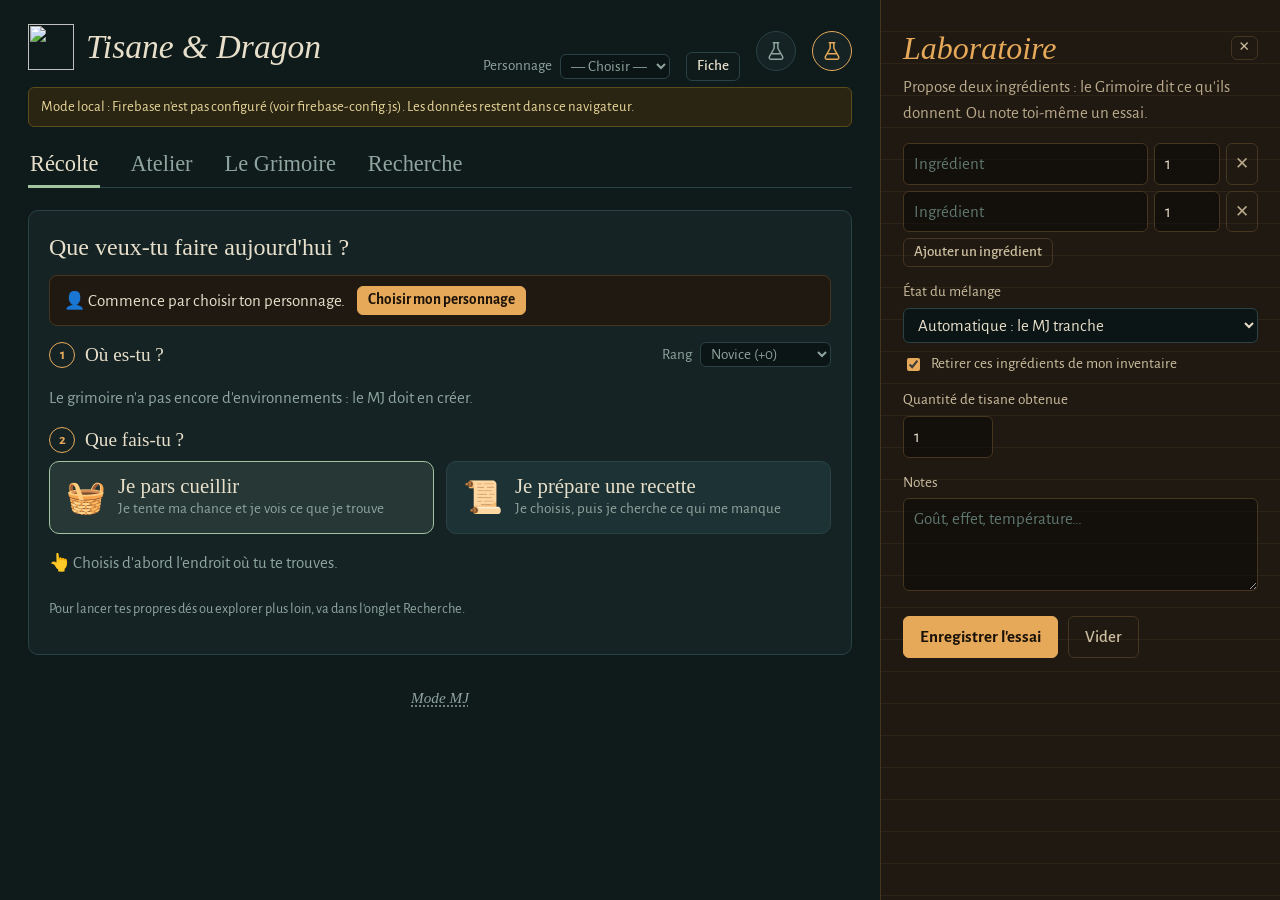
==== index.html @ 332b4e9d "index" ====
<!DOCTYPE html>
<html lang="fr">
<head>
<meta charset="utf-8">
<meta name="viewport" content="width=device-width, initial-scale=1">
<meta name="color-scheme" content="dark">
<title>Tisane &amp; Dragon</title>
<link rel="icon" type="image/png" href="T%26D_LOGO.png">
<link rel="apple-touch-icon" href="T%26D_LOGO.png">
<link rel="preconnect" href="https://fonts.googleapis.com">
<link rel="preconnect" href="https://fonts.gstatic.com" crossorigin>
<link href="https://fonts.googleapis.com/css2?family=Alegreya+Sans:wght@400;500;700&family=IM+Fell+English:ital@0;1&display=swap" rel="stylesheet">
<link rel="stylesheet" href="style.css">
</head>
<body>
<div class="shell">

  <main class="main">
    <header class="top">
      <h1 style="display:flex;align-items:center;gap:12px"><img class="logo" src="T%26D_LOGO.png" alt="" width="46" height="46">Tisane &amp; Dragon</h1>
      <label class="who">Personnage <select id="player" aria-label="Personnage"></select></label>
      <button type="button" id="fiche-btn" class="btn ghost small" title="Fiche de personnage">Fiche</button>
      <a class="swap" href="alchimie.html" title="Aller à l'alchimie" aria-label="Aller à Alchimie &amp; Dragon">
        <svg viewBox="0 0 24 24" width="22" height="22" fill="none" stroke="currentColor" stroke-width="1.6" stroke-linecap="round" stroke-linejoin="round" aria-hidden="true"><path d="M9 3h6M10 3v6l-5.2 9.1A2 2 0 0 0 6.5 21h11a2 2 0 0 0 1.7-2.9L14 9V3"/><path d="M7.5 15h9"/></svg></a>
      <button type="button" id="lab-toggle" class="swap" title="Masquer / afficher le laboratoire" aria-label="Masquer ou afficher le laboratoire" aria-pressed="true"><svg viewBox="0 0 24 24" width="22" height="22" fill="none" stroke="currentColor" stroke-width="1.6" stroke-linecap="round" stroke-linejoin="round" aria-hidden="true"><path d="M9 3h6M10 3v6l-5.2 9.1A2 2 0 0 0 6.5 21h11a2 2 0 0 0 1.7-2.9L14 9V3"/><path d="M7.5 15h9"/></svg></button>
    </header>
    <div id="banner" class="banner hidden"></div>

    <nav class="tabs" role="tablist">
      <button id="tab-accueil" role="tab" class="active">Récolte</button>
      <button id="tab-recette" role="tab">Atelier</button>
      <button id="tab-grimoire" role="tab">Le Grimoire</button>
      <button id="tab-recherche" role="tab">Recherche</button>
      <button id="tab-mj" role="tab" class="hidden">MJ</button>
    </nav>

    <!-- ONGLET ACCUEIL : parcours express pour les débutants -->
    <section id="view-accueil"><div class="panel"><div id="qk-root"></div></div></section>

    <!-- ONGLET RECETTE -->
    <section id="view-recette" class="hidden">
      <div class="panel">
        <svg id="socio" viewBox="0 0 800 380" preserveAspectRatio="xMidYMid meet" role="img" aria-label="Relations entre les ingrédients"></svg>
        <div class="legend">
          <span><span class="hubkey"></span>Concoction</span>
          <span><span class="key ok"></span>Recette finie</span>
          <span><span class="key unknown"></span>Effets à découvrir</span>
          <span><span class="key untested"></span>À tester</span>
          <span><span class="key ko"></span>Raté</span>
          <span>Clique sur un ingrédient pour filtrer, sur un rond pour voir la concoction.</span>
        </div>
        <div id="cat-legend"></div>
        <div id="socio-filter" class="row hidden" style="margin-top:8px"><span id="socio-filter-label" class="muted"></span><button id="socio-filter-clear" class="btn ghost small" type="button">Retirer le filtre</button></div>
      </div>
      <div class="duo">
      <div>
      <div class="panel">
        <h2>Recettes favorites</h2>
        <p class="muted" style="margin:-6px 0 10px">Tes recettes de tous les jours. Clique sur l'étoile ☆ d'une recette du Grimoire pour la mettre ici, puis sur la recette pour la refaire au laboratoire.</p>
        <div id="recipes-known" class="recipes"></div>
      </div>
      <div class="panel">
        <h2>Tisanes de <span id="tis-owner"></span></h2>
        <div id="tisanes"></div>
      </div>
      <div class="panel">
        <h2>Tisanes des autres PJ</h2>
        <div id="tisanes-others"></div>
      </div>
      </div>
      <div>
      <div class="panel">
        <div class="row between" style="margin-bottom:12px">
          <h2 style="margin:0">Inventaire de <span id="inv-owner"></span></h2>
          <span class="row"><button class="btn ghost" id="inv-suggest" type="button">Que puis-je préparer ?</button><button class="btn" id="add-ing" type="button">Ajouter un ingrédient</button></span>
        </div>
        <div class="row" style="margin-bottom:8px"><label class="muted" for="inv-sort">Trier par</label>
          <select id="inv-sort" aria-label="Trier l'inventaire">
            <option value="rarity">Qualité</option><option value="qty">Quantité</option>
            <option value="propriete">Propriété</option><option value="classification">Classification</option><option value="environnement">Environnement</option>
          </select></div>
        <div id="inv-filter" class="fchips"></div>
        <div id="inventory"></div>
      </div>
      </div>
      </div>
    </section>

    <!-- ONGLET LE GRIMOIRE : recettes et ingrédients connus du PJ -->
    <section id="view-grimoire" class="hidden">
      <div class="panel">
        <div class="row between" style="margin-bottom:6px">
          <h2 style="margin:0">Recettes</h2>
          <span class="row">
            <button id="rec-add" class="btn small hidden" type="button">Ajouter une recette</button>
            <span id="filter-label" class="muted"></span>
            <button id="clear-filter" class="btn ghost small hidden">Retirer le filtre</button>
          </span>
        </div>
        <div id="rec-tabs" class="subtabs" role="tablist"></div>
        <div id="recipes" class="recipes"></div>
        <details style="margin-top:16px"><summary class="muted" style="cursor:pointer">Historique de tous les essais</summary><div id="trials"></div></details>
      </div>
      <div class="panel">
        <h2>Ingrédients connus de <span id="known-owner"></span></h2>
        <p class="muted" style="margin:-6px 0 10px">Tous les ingrédients que tu connais, en stock ou non. Un ingrédient qui tombe à 0 sort de l'inventaire mais reste ici. Déroule une ligne (▸) pour voir où il a été récolté ou acheté, avec quoi il a été testé et les potions possibles.</p>
        <div id="known"></div>
      </div>
      <div class="panel" id="qual-panel">
        <h2>Qualité des ingrédients</h2>
        <p class="muted" style="margin:0 0 8px">Chaque ingrédient a une qualité, ou aucune. Elle détermine ses DD et sa valeur.</p>
        <div id="qual-table"></div>
      </div>
    </section>

    <!-- ONGLET MJ : le « backend » de l'app (bibliothèque du MJ). L'onglet Ingrédient et le laboratoire sont le côté PJ. -->
    <!-- ONGLET RECHERCHE D'INGRÉDIENTS -->
    <section id="view-recherche" class="hidden"><div class="panel"><h2>Recherche d'ingrédients</h2><div id="sr-root"></div></div></section>

    <section id="view-mj" class="hidden">
      <div class="panel hidden" id="mj-orphans"></div>
      <div class="panel">
        <div class="row between" style="margin-bottom:6px">
          <h2 style="margin:0">Bibliothèque des ingrédients</h2>
          <button class="btn" id="lib-add" type="button">Ajouter un ingrédient</button>
        </div>
        <p id="lib-ing-help" class="muted" style="margin:0 0 10px">La référence du MJ : famille, prix et description de chaque ingrédient. Le laboratoire des PJ s'appuie dessus pour répondre. Les PJ voient la description des ingrédients, mais ni leur classification, propriétés et environnement tant que tu ne les leur révèles pas, ni les effets des potions.</p>
        <div id="lib-init"></div>
        <input id="lib-ing-q" type="search" placeholder="Rechercher un ingrédient (nom, catégorie, description)…" autocomplete="off" style="margin-bottom:10px">
        <div id="lib-ing"></div>
      </div>
      <div class="panel">
        <div class="row between" style="margin-bottom:6px"><h2 style="margin:0">Bibliothèque des potions</h2><button class="btn hidden" id="lib-rec-add" type="button">Ajouter une potion</button></div>
        <p id="lib-pot-help" class="muted" style="margin:0 0 10px">Un effet par paire de familles, en trois niveaux (somme des prix : 11 à 60 léger, 61 à 200 marqué, 201 et plus exceptionnel), plus les effets anecdotiques (ingrédient inerte ou somme ≤ 10).</p>
        <input id="lib-pot-q" type="search" placeholder="Rechercher une potion (nom, ingrédient, effet)…" autocomplete="off" style="margin-bottom:10px">
        <div id="lib-pot"></div>
        <details id="lib-anec-wrap" style="margin-top:12px"><summary class="muted" style="cursor:pointer">Effets anecdotiques</summary><div id="lib-anec" style="margin-top:10px"></div></details>
      </div>
      <div class="panel">
        <h2>Simulateur de mélange</h2>
        <p id="mj-sim-help" class="muted" style="margin:-6px 0 10px">Ce que le laboratoire en mode automatique répondrait à un PJ, sans rien enregistrer.</p>
        <div class="mjrow"><input id="mj-a" list="cat-ingredients" placeholder="Premier ingrédient" aria-label="Premier ingrédient"><input id="mj-b" list="cat-ingredients" placeholder="Second ingrédient" aria-label="Second ingrédient"><input id="mj-c" class="hidden" list="cat-ingredients" placeholder="Troisième (facultatif)" aria-label="Troisième ingrédient"><input id="mj-d" class="hidden" list="cat-ingredients" placeholder="Quatrième (facultatif)" aria-label="Quatrième ingrédient"></div>
        <div id="mj-out"></div>
      </div>
      <div class="panel">
        <h2>Propriétés et environnements</h2>
        <p class="muted" style="margin:-6px 0 10px">Les catégories que tu peux attribuer aux ingrédients de la bibliothèque. Les PJ ne les voient que si tu les leur révèles.</p>
        <div id="categories"></div>
      </div>
      <div class="panel">
        <h2>Révélations aux PJ</h2>
        <p class="muted" style="margin:-6px 0 10px">Un PJ ne voit ni la classification, ni les propriétés, ni l'environnement d'un ingrédient quand il le met dans son inventaire : il doit les découvrir. Coche ici ce que son personnage a appris. La description, elle, est visible d'office.</p>
        <div class="row" style="margin-bottom:10px"><label class="muted" for="rv-player">PJ</label><select id="rv-player"></select></div>
        <div id="rv-all" class="row hidden" style="margin-bottom:10px"><button type="button" class="btn ghost small" data-all="1">Tout révéler à ce PJ</button><button type="button" class="btn ghost small" data-all="0">Tout cacher</button></div>
        <div id="rv-list"></div>
      </div>
      <div class="panel" id="mj-import-panel">
        <h2 id="mj-file-title">Reprise des données des PJ</h2>
        <p id="mj-file-help" class="muted" style="margin:-6px 0 10px">Les six familles du Grimoire remplacent les Classifications d'origine. Les propriétés et environnements que les PJ avaient saisis peuvent être repris dans la bibliothèque.</p>
        <div id="mj-import"></div>
      </div>
    </section>
    <p class="foot"><button type="button" class="linkbtn" id="mj-toggle"></button></p>
  </main>

  <!-- LABORATOIRE : colonne de droite, présente dans tous les onglets -->
  <aside class="lab" id="lab" aria-label="Laboratoire">
    <div class="row between" style="align-items:center"><h2>Laboratoire</h2><button type="button" id="lab-close" class="btn ghost icon" title="Masquer le laboratoire" aria-label="Masquer le laboratoire">✕</button></div>
    <p class="hint">Propose deux ingrédients : le Grimoire dit ce qu'ils donnent. Ou note toi-même un essai.</p>
    <form id="lab-form" autocomplete="off">
      <div id="lab-rows"></div>
      <button type="button" id="add-row" class="btn ghost small">Ajouter un ingrédient</button>

      <div id="l-result-wrap">
        <label class="field" for="l-result">Résultat obtenu</label>
        <input id="l-result" placeholder="Ex : tisane apaisante">
      </div>

      <label class="field" for="l-status">État du mélange</label>
      <select id="l-status" class="full">
        <option value="auto">Automatique : le MJ tranche</option>
        <option value="ok">Réussi : recette finie</option>
        <option value="unknown">Testé, effets inconnus</option>
        <option value="untested">Pas encore testé</option>
        <option value="ko">Raté</option>
      </select>
      <label class="check" id="l-consume-wrap"><input type="checkbox" id="l-consume" checked><span>Retirer ces ingrédients de mon inventaire</span></label>

      <div id="l-yield-wrap">
        <label class="field" for="l-yield">Quantité de tisane obtenue</label>
        <input id="l-yield" type="number" min="0" value="1" style="width:90px">
      </div>

      <label class="field" for="l-notes">Notes</label>
      <textarea id="l-notes" rows="3" placeholder="Goût, effet, température…"></textarea>

      <div class="row actions">
        <button class="btn" type="submit">Enregistrer l'essai</button>
        <button class="btn ghost" type="button" id="lab-clear">Vider</button>
      </div>
    </form>
    <div id="lab-last" class="hidden"></div>
  </aside>

</div>

<datalist id="all-ingredients"></datalist>
<datalist id="places"></datalist>
<datalist id="cat-ingredients"></datalist>
<div id="modal" class="modal hidden"><div class="box" id="modal-box"></div></div>
<div id="toast" role="status"></div>

<script src="https://www.gstatic.com/firebasejs/10.12.2/firebase-app-compat.js"></script>
<script src="https://www.gstatic.com/firebasejs/10.12.2/firebase-firestore-compat.js"></script>
<script src="firebase-config.js"></script>
<script>window.APP = { id: "tisane" };</script>
<script src="grimoire-tisane.js"></script>
<script src="app.js"></script>
</body>
</html>
---- style.css ----
:root{
    color-scheme:dark;
    --night:#0f1a1b;      /* fond de page : vert-encre */
    --bench:#152325;      /* panneaux */
    --leaf:#1d3235;       /* éléments en relief */
    --line:#2a4245;
    --ink:#e7dfca;        /* texte : parchemin */
    --muted:#8fa59d;
    --sage:#a3c4a0;       /* réussite */
    --rose:#d68c7e;       /* échec */
    --lamp:#e6a95a;       /* laboratoire, actions */
    --lamp-bg:#1f1912;
    --lamp-line:#46351f;
    --serif:"IM Fell English",Georgia,"Times New Roman",serif;
    --sans:"Alegreya Sans","Segoe UI",system-ui,sans-serif;
  }
  *{box-sizing:border-box}
  html{background:var(--night)}
  body{margin:0;background:var(--night);color:var(--ink);font:400 17px/1.5 var(--sans);min-height:100vh}
  h1,h2,h3{font-family:var(--serif);font-weight:400;margin:0}
  button,input,textarea{font:inherit;color:inherit}
  :focus-visible{outline:2px solid var(--lamp);outline-offset:2px}

  /* ---------- Mise en page ---------- */
  .shell{display:grid;grid-template-columns:minmax(0,1fr) 400px;min-height:100vh}
  .main{padding:22px 28px 40px;min-width:0}
  .lab{
    background:
      repeating-linear-gradient(to bottom,transparent 0 31px,rgba(230,169,90,.07) 31px 32px),
      var(--lamp-bg);
    border-left:1px solid var(--lamp-line);
    padding:24px 22px 32px;
    position:sticky;top:0;height:100vh;overflow-y:auto;
  }
  @media (max-width:960px){
    .shell{grid-template-columns:1fr}
    .lab{position:static;height:auto;border-left:0;border-top:1px solid var(--lamp-line)}
  }
  @media (max-width:960px){ .main{padding:16px 16px 24px} }
  /* Laboratoire masqué : le contenu reprend toute la largeur */
  .shell.lab-off{grid-template-columns:minmax(0,1fr)}
  .shell.lab-off .lab{display:none}
  #lab-toggle{cursor:pointer;font:inherit}
  #lab-toggle[aria-pressed="true"]{color:var(--lamp);border-color:var(--lamp)}
  .lab .row.between h2{margin:0}

  /* ---------- En-tête et onglets ---------- */
  .top{display:flex;align-items:baseline;gap:16px;flex-wrap:wrap;margin-bottom:6px}
  .top h1{font-size:2.1rem;font-style:italic;flex:1;min-width:200px}
  .who{color:var(--muted);font-size:.95rem;display:flex;align-items:center;gap:8px}
  .who input{width:150px}
  .tabs{display:flex;gap:28px;border-bottom:1px solid var(--line);margin:14px 0 22px}
  .tabs button{background:none;border:0;border-bottom:3px solid transparent;margin-bottom:-1px;padding:8px 2px;
    font:400 1.4rem var(--serif);color:var(--muted);cursor:pointer}
  .tabs button:hover{color:var(--ink)}
  .tabs button.active{color:var(--ink);border-bottom-color:var(--sage)}

  /* ---------- Éléments communs ---------- */
  .panel{background:var(--bench);border:1px solid var(--line);border-radius:10px;padding:18px 20px 20px;margin-bottom:20px}
  .panel h2{font-size:1.45rem;margin-bottom:12px}
  .row{display:flex;gap:10px;flex-wrap:wrap;align-items:center}
  .between{justify-content:space-between}
  .muted{color:var(--muted)}
  .hidden{display:none!important}
  input,textarea{background:#0c1516;border:1px solid var(--line);border-radius:6px;padding:7px 10px;width:100%}
  input::placeholder,textarea::placeholder{color:#5f7771}
  textarea{resize:vertical}
  input[type=checkbox]{width:auto;accent-color:var(--lamp)}
  .btn{background:var(--lamp);color:#1a1208;border:1px solid var(--lamp);border-radius:6px;padding:7px 16px;font-weight:700;cursor:pointer}
  .btn:hover{filter:brightness(1.08)}
  .btn.ghost{background:none;color:var(--ink);border-color:var(--line);font-weight:500}
  .btn.ghost:hover{border-color:var(--muted)}
  .btn.small{padding:2px 10px;font-size:.95rem}
  .btn.danger{background:var(--rose);border-color:var(--rose);color:#1d0c08}
  .btn.ghost.danger{background:none;color:var(--rose);border-color:var(--rose)}
  .btn:disabled{opacity:.35;cursor:default;filter:none}
  tr.zero td:first-child,tr.zero b{color:var(--muted)}
  .tname{font:italic 1.2rem var(--serif)}
  .warn ul{padding-left:20px;margin:8px 0}
  .warn li{margin:6px 0}
  .modal .actions-row{display:flex;gap:8px;flex-wrap:wrap;justify-content:flex-end;margin-top:18px}
  .dot{display:inline-block;width:10px;height:10px;border-radius:50%;margin-right:8px;background:var(--muted)}
  select{background:#0c1516;border:1px solid var(--line);border-radius:6px;padding:3px 6px;color:inherit;font:inherit;max-width:160px}
  select option{color:var(--ink);background:#0c1516}
  .rar{font-size:.8em;margin-right:4px}
  select.rar-select{font-weight:700}
  .catlist{display:flex;flex-wrap:wrap;gap:8px}
  /* Étiquettes de catégorie : une apparence par famille, la même partout (tableau, filtres, panneau, fenêtres, légende) */
  .tg{display:inline-block;margin:2px 5px 2px 0;font-size:.88rem;line-height:1.5;color:var(--ink);white-space:nowrap}
  .tg.t-classification{border:1px solid var(--line);border-radius:999px;padding:0 10px 0 8px;color:var(--muted)}
  .tg.t-classification::before{content:"";display:inline-block;width:8px;height:8px;border-radius:50%;background:var(--c);margin-right:7px}
  .tg.t-propriete{border-left:3px solid var(--c);background:color-mix(in srgb,var(--c) 20%,transparent);border-radius:2px;padding:0 9px 0 7px}
  .tg.t-environnement{font-style:italic;color:var(--muted);box-shadow:inset 0 -2px 0 var(--c);padding:0 2px;margin-right:9px}
  button.tg{font-family:inherit;cursor:pointer;background:none;opacity:.7}
  button.tg.t-propriete{background:color-mix(in srgb,var(--c) 20%,transparent)}
  button.tg:hover{opacity:1}
  button.tg.on{opacity:1;outline:1px solid var(--c);outline-offset:2px;color:var(--ink)}
  .catitem{display:inline-flex;align-items:center;gap:2px;margin:0 12px 6px 0}
  .catitem button{background:none;border:0;color:var(--muted);cursor:pointer;padding:0 4px;font-size:1rem}
  .catitem button:hover{color:var(--rose)}
  .catitem button.edit:hover{color:var(--lamp)}
  .fchips{display:flex;flex-wrap:wrap;gap:6px 8px;margin:0 0 10px;align-items:center}
  .fchip{background:none;border:1px solid var(--line);border-radius:999px;padding:1px 12px;color:var(--muted);cursor:pointer;font-size:.92rem}
  .fchip:hover{color:var(--ink)}
  .fchip.on{color:var(--ink);border-color:var(--sage);background:rgba(163,196,160,.1)}
  .fchip .dot{width:8px;height:8px;margin-right:6px}
  /* sélecteur de catégories (plusieurs choix) */
  .cchips{display:flex;flex-wrap:wrap;gap:6px;margin:4px 0 10px;align-items:center}
  .cchip{cursor:pointer}
  .cchip input:disabled + .tg{cursor:default}
  .catplus{border:1px dashed var(--line);background:none;color:var(--muted);border-radius:999px;width:22px;height:22px;line-height:18px;padding:0;margin:2px 0;cursor:pointer;font-size:.95rem}
  .catplus:hover{color:var(--ink);border-color:var(--muted)}
  .cchip input{display:none}
  .cchip .tg{opacity:.55;margin:2px 0}
  .cchip:hover .tg{opacity:.85}
  .cchip input:checked + .tg{opacity:1;outline:1px solid var(--c);outline-offset:2px;color:var(--ink)}
  .cchip input:checked + .tg::after{content:" ✓";color:var(--c)}
  .check2{display:flex;gap:8px;align-items:flex-start;margin-top:12px}
  .check2 input{margin-top:6px}
  .modal .box label.muted{display:block;margin:0 0 3px}
  .catgroup{margin-bottom:14px} .catgroup:last-child{margin-bottom:0}
  .catgroup h3{font-size:1.2rem;font-style:italic;margin:0}
  .catgroup .row{margin-bottom:8px}
  .fgroup{align-self:center;color:var(--muted);font:italic 1rem var(--serif);margin-left:8px}
  table.invt{table-layout:fixed}
  table.invt td,table.invt th{vertical-align:middle;padding:10px 8px 10px 0}
  table.invt th{font:italic 1rem var(--serif);color:var(--muted);font-weight:400;text-align:left;border-bottom:1px solid var(--line);padding:0 8px 6px 0}
  table.invt .iname{font-size:1.25rem;line-height:1.25}
  table.invt .rar{font-size:.75em;margin-right:10px}
  table.invt .tcenter{text-align:center}
  table.invt .btn{white-space:nowrap}
  .qwrap{display:inline-flex;align-items:center;gap:6px;justify-content:center}
  .qnum{background:none;border:1px solid transparent;border-radius:6px;min-width:44px;padding:2px 10px;font:700 1.1rem var(--sans);color:var(--ink);cursor:pointer}
  .qnum:hover,.qnum.on{border-color:var(--line);background:var(--leaf)}
  .qnum.zero{color:var(--muted)}
  .btn.icon{padding:2px 7px;font-size:.85rem;line-height:1.3;color:var(--muted)}
  .btn.icon:hover{color:var(--ink)}
  .drow td{background:rgba(255,255,255,.03);padding:12px 16px!important;border-bottom:1px solid var(--line)}
  .duo{display:grid;grid-template-columns:minmax(0,4fr) minmax(0,6fr);gap:0 18px;align-items:start}
  @media(max-width:1100px){.duo{grid-template-columns:1fr}}
  .dgrid{display:grid;grid-template-columns:repeat(auto-fit,minmax(230px,1fr));gap:22px}
  .dgrid h4{font:italic 1.05rem var(--serif);color:var(--muted);margin:0 0 6px;font-weight:400}
  .dgrid ul{margin:0;padding:0;list-style:none}
  .dgrid li{padding:2px 0;display:flex;gap:8px;align-items:center;flex-wrap:wrap}
  .dgrid .x{background:none;border:0;color:var(--muted);cursor:pointer;padding:0 4px}
  .dgrid .x:hover{color:var(--rose)}
  .dgrid .hrow{display:flex;gap:6px;margin-top:8px}
  .dgrid .hrow input{padding:4px 8px}
  .addbox{display:inline-block;vertical-align:middle;border:1px dashed var(--line);border-radius:4px;background:none;color:var(--muted);width:24px;height:22px;line-height:1;cursor:pointer;margin:2px 0;font-size:1rem;padding:0}
  .addbox:hover{color:var(--lamp);border-color:var(--lamp)}
  .linkbtn{background:none;border:0;padding:0;color:var(--ink);cursor:pointer;font:italic 1.1rem var(--serif);text-decoration:underline dotted var(--muted);text-underline-offset:3px}
  .linkbtn:hover{color:var(--lamp)}
  .qual{display:inline-block;color:var(--muted);font-size:.82rem;margin-top:2px}
  table.qt td,table.qt th{padding:6px 10px 6px 0;text-align:left;border-bottom:1px solid var(--line)}
  table.qt th{font:italic 1.05rem var(--serif);color:var(--muted);font-weight:400}
  .swatches{display:flex;gap:8px;flex-wrap:wrap;align-items:center;margin-top:6px}
  .swatch{width:28px;height:28px;border-radius:50%;border:2px solid transparent;cursor:pointer;padding:0}
  .swatch.on{border-color:var(--ink)}
  input[type=color]{width:44px;height:30px;padding:2px;flex:none}
  /* états des recettes */
  .subtabs{display:flex;gap:8px;flex-wrap:wrap;margin:0 0 8px}
  .subtab{background:none;border:1px solid var(--line);border-radius:999px;padding:3px 14px;color:var(--muted);cursor:pointer;font-size:1rem}
  .subtab:hover{color:var(--ink)}
  .subtab.active{color:var(--ink);border-color:var(--sage);background:rgba(163,196,160,.1)}
  .subtab b{font-weight:700;margin-left:4px}
  .tag{display:inline-block;border-radius:4px;padding:0 8px;font-size:.85rem;border:1px solid currentColor;margin-left:6px;vertical-align:middle}
  .tag.ok{color:var(--sage)} .tag.ko{color:var(--rose)} .tag.unknown{color:var(--lamp)} .tag.untested{color:var(--muted)}
  .st-unknown{color:var(--lamp)} .st-untested{color:var(--muted)}
  .statusbtns{display:flex;gap:6px;flex-wrap:wrap;margin-top:8px}
  select.full{max-width:none;width:100%;padding:7px 10px}
  #cat-legend{display:flex;flex-wrap:wrap;gap:4px 8px;margin-top:6px;color:var(--muted);font-size:.92rem;align-items:center}
  .acts{display:flex;gap:6px;justify-content:flex-end;flex-wrap:wrap;align-items:center}
  .chip{display:inline-block;background:var(--leaf);border-radius:4px;padding:0 8px;margin:2px 4px 2px 0;font-size:.92rem}
  .empty{color:var(--muted);padding:14px 0}
  .banner.err{background:#3a1a16;border-color:#8a3f33;color:#f3bbb0}
  .banner{background:#2a2412;border:1px solid #5b4c1d;border-radius:6px;padding:8px 12px;font-size:.92rem;margin-bottom:16px;color:#e8d79b}

  /* ---------- Sociogramme ---------- */
  #socio{width:100%;height:auto;display:block}
  #socio .node{cursor:pointer}
  #socio .node rect{fill:var(--leaf);stroke:var(--cat,var(--sage));stroke-width:1.6}
  #socio .node text{fill:var(--ink);font:500 13px var(--sans)}
  #socio .node.sel rect{fill:var(--lamp);stroke:var(--lamp)}
  #socio .node.sel text{fill:#1a1208}
  #socio .node:hover rect{stroke:var(--lamp)}
  #socio .hub{cursor:pointer}
  #socio .hub:hover circle.ring{stroke:var(--lamp)}
  #socio .hub text{fill:var(--ink);font:700 11px var(--sans);pointer-events:none}
  .legend{display:flex;gap:20px;flex-wrap:wrap;color:var(--muted);font-size:.92rem;margin-top:6px}
  .key{display:inline-block;width:26px;border-top:3px solid;vertical-align:middle;margin-right:6px}
  .key.ok{border-color:var(--sage)} .key.ko{border-color:var(--rose);border-top-style:dashed}
  .key.unknown{border-color:var(--lamp);border-top-style:dotted} .key.untested{border-color:var(--muted);border-top-style:dashed}
  .hubkey{display:inline-block;width:14px;height:14px;border:2px solid var(--muted);border-radius:50%;vertical-align:middle;margin-right:6px}

  /* ---------- Registre des recettes ---------- */
  .recipes{display:flex;flex-direction:column}
  .recipe{display:grid;grid-template-columns:1fr auto;gap:2px 16px;text-align:left;width:100%;
    background:none;border:0;border-bottom:1px solid var(--line);padding:12px 4px;cursor:pointer}
  .recipe:last-child{border-bottom:0}
  .recipe:hover{background:rgba(163,196,160,.06)}
  .recipe h3{font-size:1.3rem;font-style:italic}
  .recipe h3 .pimg{height:34px;width:auto;max-width:34px;object-fit:contain;vertical-align:middle;margin-right:8px}
  .pimg.big{float:right;height:130px;width:auto;max-width:45%;object-fit:contain;margin:0 0 8px 14px}
  .recipe .fav{color:var(--muted);font-size:1.25rem;line-height:1;cursor:pointer;justify-self:end;align-self:center;padding:2px 6px}
  .recipe .fav.on,.recipe .fav:hover{color:#e6c35a}
  .top .logo{width:46px;height:46px;align-self:center;object-fit:contain}
  .recipe .by{color:var(--muted);font-size:.92rem;align-self:center}
  .recipe .ings{grid-column:1/-1}
  table{width:100%;border-collapse:collapse}
  td{padding:7px 6px 7px 0;border-bottom:1px solid var(--line);vertical-align:top}
  td.qty{white-space:nowrap}
  .ok{color:var(--sage)} .ko{color:var(--rose)}

  /* ---------- Laboratoire ---------- */
  .lab h2{font-size:2rem;font-style:italic;color:var(--lamp)}
  .lab .hint{color:#b9a98a;margin:2px 0 18px}
  .lab label.field{display:block;margin:14px 0 4px;color:#cdbf9f;font-size:.95rem}
  .lab input[type=text],.lab input:not([type]),.lab input[type=number],.lab textarea{background:rgba(10,8,5,.55);border-color:var(--lamp-line)}
  .ing-row{display:grid;grid-template-columns:1fr 66px 32px;gap:6px;margin-bottom:6px}
  .ing-row button{background:none;border:1px solid var(--lamp-line);border-radius:6px;color:#b9a98a;cursor:pointer}
  .ing-row button:hover{color:var(--rose);border-color:var(--rose)}
  .lab .check{display:flex;gap:8px;align-items:flex-start;margin-top:10px;color:#cdbf9f;font-size:.95rem}
  .lab .check input{margin-top:5px}
  .lab .actions{margin-top:18px}
  .lab .btn.ghost{border-color:var(--lamp-line);color:#cdbf9f}
  #lab-last{margin-top:18px;padding:10px 12px;border-left:3px solid var(--lamp);background:rgba(230,169,90,.08);border-radius:0 6px 6px 0}

  /* ---------- Fenêtre de détail + notification ---------- */
  .modal{position:fixed;inset:0;background:rgba(4,9,9,.72);display:flex;align-items:center;justify-content:center;padding:16px;z-index:10}
  .modal .box{background:var(--bench);border:1px solid var(--line);border-radius:10px;padding:22px;max-width:520px;width:100%;max-height:90vh;overflow:auto}
  .modal h2{font-size:1.8rem;font-style:italic;margin-bottom:10px}
  #toast{position:fixed;left:50%;bottom:22px;transform:translateX(-50%);background:var(--leaf);border:1px solid var(--sage);
    padding:8px 16px;border-radius:6px;z-index:20;opacity:0;pointer-events:none;transition:opacity .2s}
  #toast.show{opacity:1}
  @media (prefers-reduced-motion:reduce){#toast{transition:none}}
  /* ---------- Mode MJ et résultat automatique ---------- */
  .outcome{margin-top:10px}
  .outcome h3{margin:0 0 4px;font:italic 1.5rem var(--serif)}
  .outcome .pair{color:var(--muted);margin:0 0 6px}
  .outcome .bad{border-left:3px solid var(--rose);padding:4px 10px;margin-top:8px;background:rgba(214,140,126,.08);border-radius:0 6px 6px 0}
  #lab-last .outcome{margin-top:4px}
  #lab-last .outcome h3{font-size:1.25rem}
  .foot{margin:30px 0 10px;text-align:center}
  .foot .linkbtn{font-size:.95rem;color:var(--muted)}
  .mjfx{margin:0 0 12px}
  .mjfx i{color:var(--muted)}
  .mjrow{display:flex;gap:10px;flex-wrap:wrap;margin-bottom:6px}
  .mjrow input{flex:1;min-width:180px}
  .ctable td,.ctable th{padding:5px 16px 5px 0;font-size:.95rem}.ctable td:first-child{width:42%}
  .ctable th{text-align:left;color:var(--muted);font-weight:400;font-style:italic;border-bottom:1px solid var(--line)}
  .ctable .num{text-align:right;white-space:nowrap}

  /* ---------- Lien entre les deux pages ---------- */
  .swap{align-self:center;display:inline-flex;align-items:center;justify-content:center;width:40px;height:40px;border:1px solid var(--line);border-radius:50%;color:var(--muted);text-decoration:none;background:var(--bench)}
  .swap:hover{color:var(--lamp);border-color:var(--lamp)}
  /* ---------- Page Alchimie : même mise en page, autre ambiance (nuit violette) ---------- */
  html[data-app=alchimie]{
    --night:#13111d; --bench:#1a1727; --leaf:#262238; --line:#38324f; --ink:#e6e1f0; --muted:#9a93b8;
    --sage:#8fd0c4; --rose:#e08f9f; --lamp:#d9b25f; --lamp-bg:#1f1a14; --lamp-line:#4a3a22;
  }

  /* ---------- Cueillette : parcours express ---------- */
  #view-accueil h2{font-size:1.5rem;margin-bottom:10px}
  #view-accueil h3{font-size:1.15rem;margin:0 0 6px}
  .qk-step{display:flex;align-items:center;gap:10px;margin:16px 0 8px;font:400 1.2rem var(--serif);color:var(--ink)}
  .qk-n{display:inline-flex;align-items:center;justify-content:center;width:26px;height:26px;border-radius:50%;border:1px solid var(--lamp);color:var(--lamp);font:700 .9rem var(--sans)}
  .qk-note{background:var(--lamp-bg);border:1px solid var(--lamp-line);border-radius:8px;padding:10px 14px;margin:0 0 6px;display:flex;gap:12px;align-items:center;flex-wrap:wrap}
  .qk-pill{font-size:1.05rem;padding:5px 16px}
  .qk-envs .dot,.qk-pill .dot{display:inline-block;border-radius:50%}
  .qk-modes{display:grid;grid-template-columns:1fr 1fr;gap:12px;margin-bottom:16px}
  @media (max-width:560px){.qk-modes{grid-template-columns:1fr}}
  .qk-mode{display:grid;grid-template-columns:auto 1fr;grid-template-rows:auto auto;column-gap:12px;align-items:center;text-align:left;background:var(--leaf);border:1px solid var(--line);border-radius:10px;padding:12px 16px;color:var(--ink);cursor:pointer}
  .qk-mode:hover{border-color:var(--muted)}
  .qk-mode.on{border-color:var(--sage);background:rgba(163,196,160,.12)}
  .qk-mode .qk-ico{grid-row:1 / span 2;font-size:2rem;line-height:1}
  .qk-mode b{font:400 1.3rem var(--serif)}
  .qk-mode small{color:var(--muted);font-size:.95rem}
  .qk-go{font-size:1.15rem;padding:10px 22px}
  .qk-hint{margin:8px 0}
  .qk-finds{display:grid;grid-template-columns:repeat(auto-fit,minmax(190px,1fr));gap:12px}
  .qk-card{position:relative;background:var(--leaf);border:1px solid var(--line);border-radius:10px;padding:12px 14px 12px}
  .qk-card.none{opacity:.7;border-style:dashed}
  .qk-card .qk-name{font:400 1.25rem var(--serif);margin:18px 0 2px}
  .qk-x{color:var(--lamp);font:700 1rem var(--sans)}
  .qk-q{display:inline-block;font-size:.85rem;border:1px solid var(--line);border-radius:999px;padding:0 10px;color:var(--sage);margin:2px 0 6px}
  .qk-desc{font-size:.92rem;line-height:1.35}
  .qk-die{position:absolute;top:8px;right:10px;font-size:.9rem;color:var(--muted)}
  .qk-slot .qk-die{position:static;margin-left:auto;white-space:nowrap}
  .qk-die small{font-size:.75rem}
  .qk-rec{display:flex;align-items:center;justify-content:space-between;gap:10px;padding:6px 0;border-bottom:1px solid var(--line)}
  .qk-new{color:var(--lamp);font-size:.95rem}
  .qk-okline{color:var(--sage);font-weight:700}
  .qk-slots{display:grid;gap:6px;margin:6px 0 12px}
  .qk-slot{display:flex;align-items:center;gap:10px;background:var(--leaf);border:1px solid var(--line);border-radius:8px;padding:8px 12px}
  .qk-slot.ok{border-color:var(--sage)}
  .qk-slot.ko{border-color:var(--rose)}
  .qk-st{font-size:1.2rem}
  .qk-verdict{border-radius:8px;padding:10px 14px;margin:0 0 10px;font:400 1.2rem var(--serif)}
  .qk-verdict.good{background:rgba(163,196,160,.14);border:1px solid var(--sage)}
  .qk-verdict.bad{background:rgba(214,140,126,.1);border:1px solid var(--rose)}
  .qk-foot{margin-top:22px;font-size:.9rem}
  .qk-foot select{font-size:.9rem}
  @keyframes qk-pop{from{opacity:0;transform:translateY(8px) scale(.96)}to{opacity:1;transform:none}}
  .qk-card.pop{animation:qk-pop .45s ease-out both}
  .qk-slots.fresh .qk-slot{animation:qk-pop .4s ease-out both}
  @media (prefers-reduced-motion:reduce){.qk-card.pop,.qk-slots.fresh .qk-slot{animation:none}}
  .qk-rank{margin-left:auto;font:400 .95rem var(--sans);color:var(--muted);display:flex;align-items:center;gap:8px}
  .qk-info{background:var(--lamp-bg);border:1px solid var(--lamp-line);border-radius:8px;padding:8px 12px;margin:0 0 12px;font-size:.95rem}
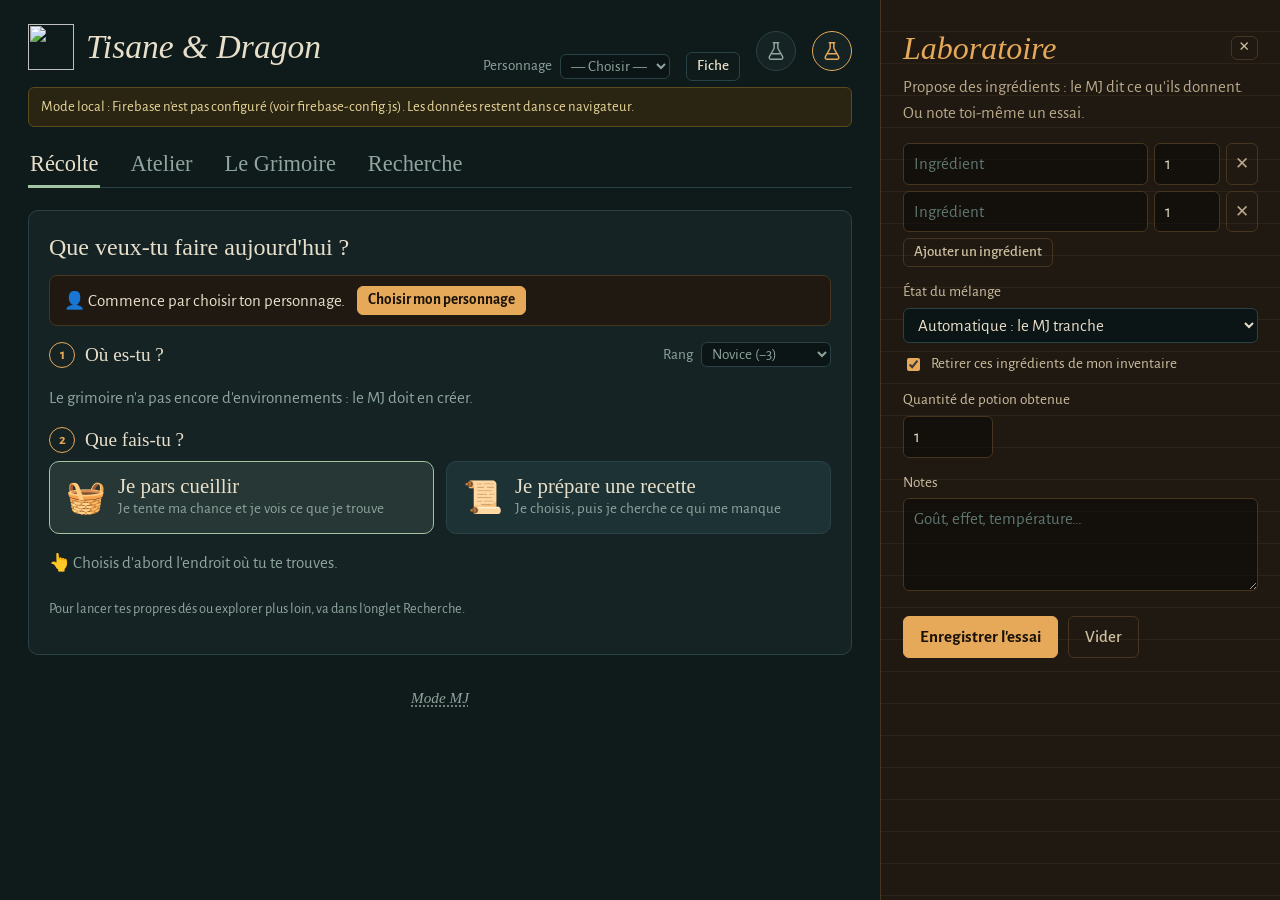
==== commit 0a53e50c: "on transforme index (tisane) en alchimiste apothicaire" ====
--- a/index.html
+++ b/index.html
@@ -60,11 +60,11 @@
         <div id="recipes-known" class="recipes"></div>
       </div>
       <div class="panel">
-        <h2>Tisanes de <span id="tis-owner"></span></h2>
+        <h2>Potions de <span id="tis-owner"></span></h2>
         <div id="tisanes"></div>
       </div>
       <div class="panel">
-        <h2>Tisanes des autres PJ</h2>
+        <h2>Potions des autres PJ</h2>
         <div id="tisanes-others"></div>
       </div>
       </div>
@@ -173,7 +173,7 @@
 
       <div id="l-result-wrap">
         <label class="field" for="l-result">Résultat obtenu</label>
-        <input id="l-result" placeholder="Ex : tisane apaisante">
+        <input id="l-result" placeholder="Ex : potion de soin">
       </div>
 
       <label class="field" for="l-status">État du mélange</label>
@@ -187,7 +187,7 @@
       <label class="check" id="l-consume-wrap"><input type="checkbox" id="l-consume" checked><span>Retirer ces ingrédients de mon inventaire</span></label>
 
       <div id="l-yield-wrap">
-        <label class="field" for="l-yield">Quantité de tisane obtenue</label>
+        <label class="field" for="l-yield">Quantité de potion obtenue</label>
         <input id="l-yield" type="number" min="0" value="1" style="width:90px">
       </div>
 
@@ -214,7 +214,7 @@
 <script src="https://www.gstatic.com/firebasejs/10.12.2/firebase-firestore-compat.js"></script>
 <script src="firebase-config.js"></script>
 <script>window.APP = { id: "tisane" };</script>
-<script src="grimoire-tisane.js"></script>
+<script src="recettes-apothicaire.js"></script>
 <script src="app.js"></script>
 </body>
 </html>
